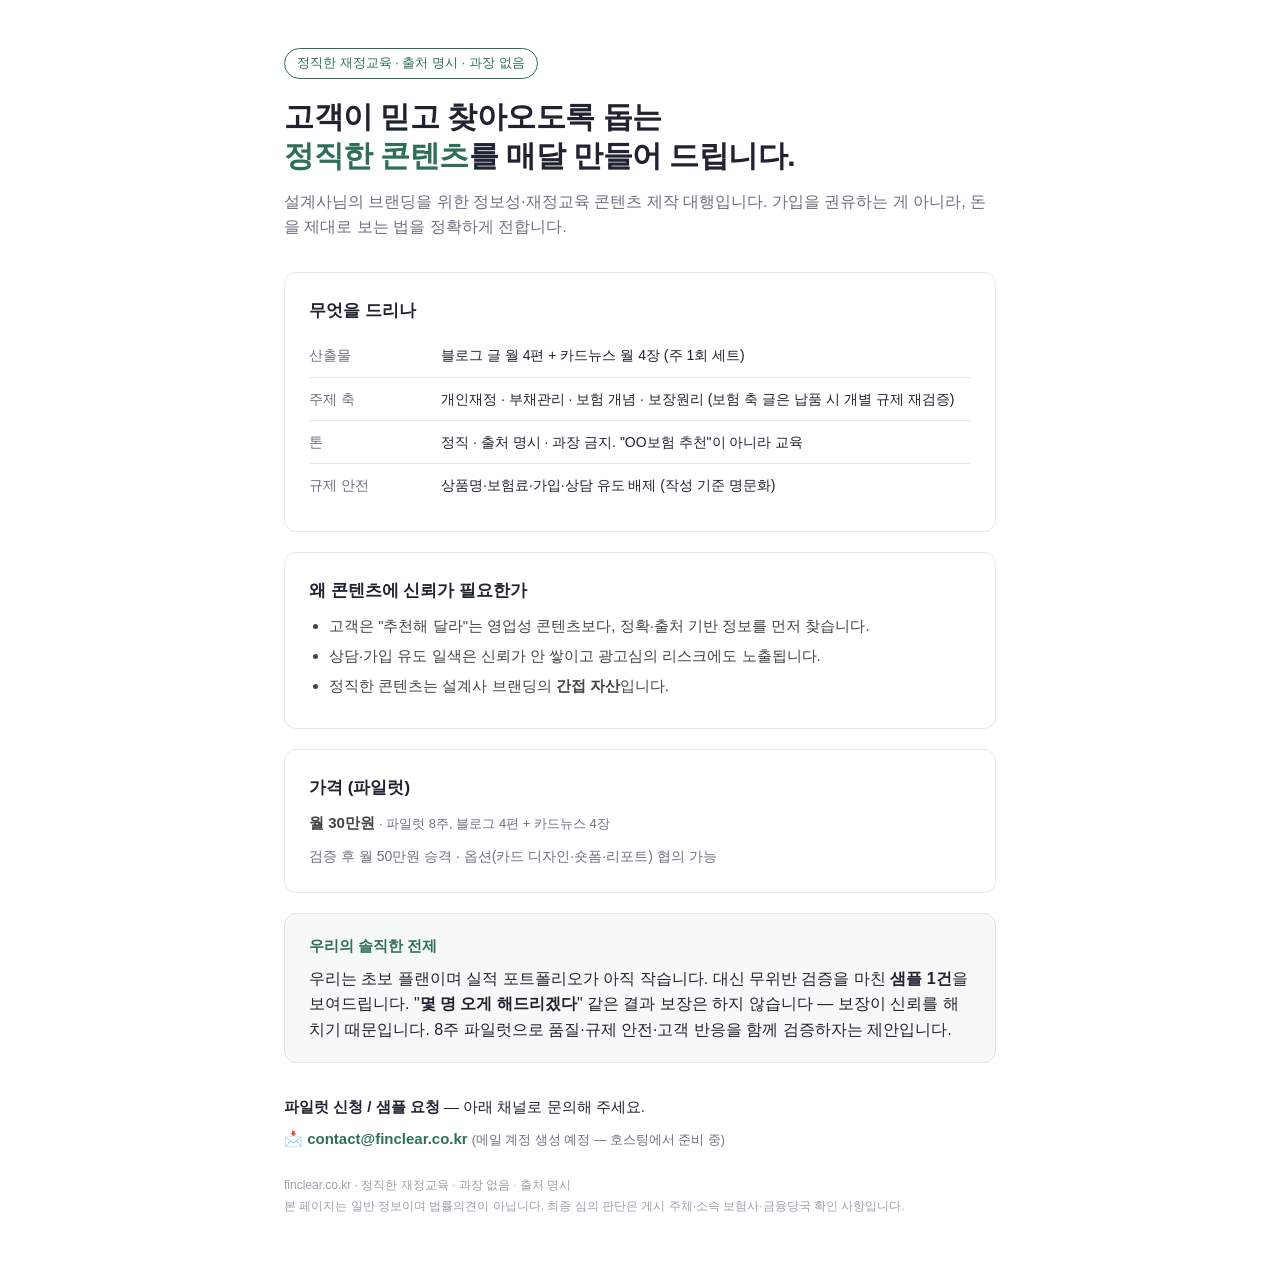
==== index.html @ 1e63fa5c "finclear.co.kr landing - initial deploy" ====
<!DOCTYPE html>
<html lang="ko">
<head>
<meta charset="UTF-8">
<meta name="viewport" content="width=device-width, initial-scale=1.0">
<title>finclear.co.kr — 정직한 재정교육 콘텐츠 대행 (신뢰를 만드는 콘텐츠)</title>
<style>
  :root{--ink:#1f2430;--mut:#6b7280;--acc:#2f6f54;--line:#e5e7eb;--bg:#fff;}
  *{margin:0;padding:0;box-sizing:border-box;}
  body{font-family:-apple-system,"Apple SD Gothic Neo","Noto Sans KR","Malgun Gothic",sans-serif;color:var(--ink);background:var(--bg);line-height:1.6;}
  .wrap{max-width:760px;margin:0 auto;padding:48px 24px 64px;}
  .tag{display:inline-block;font-size:13px;color:var(--acc);border:1px solid var(--acc);border-radius:999px;padding:4px 12px;margin-bottom:18px;}
  h1{font-size:30px;line-height:1.3;margin-bottom:14px;letter-spacing:-.5px;}
  h1 em{font-style:normal;color:var(--acc);}
  .sub{font-size:16px;color:var(--mut);margin-bottom:32px;}
  .panel{border:1px solid var(--line);border-radius:12px;padding:24px;margin-bottom:20px;}
  .panel h2{font-size:17px;margin-bottom:10px;}
  .panel p{font-size:15px;color:#444;}
  .row{display:grid;grid-template-columns:120px 1fr;gap:12px;font-size:14px;padding:10px 0;border-bottom:1px solid var(--line);}
  .row:last-child{border-bottom:none;}
  .row dt{color:var(--mut);}
  ul{padding-left:20px;} li{font-size:15px;color:#444;margin:6px 0;}
  .price{font-size:18px;font-weight:600;color:var(--ink);}
  .price small{color:var(--mut);font-weight:400;font-size:13px;}
  .note{font-size:13px;color:var(--mut);margin-top:24px;line-height:1.7;}
  .honest{background:#f6f9f7;border:1px solid #d7e5dc;border-radius:12px;padding:20px 24px;margin-top:8px;}
  .honest h2{font-size:15px;color:var(--acc);margin-bottom:8px;}
  .contact{margin-top:32px;font-size:15px;}
  .contact strong{font-weight:600;}
</style>
</head>
<body>
<div class="wrap">
  <span class="tag">정직한 재정교육 · 출처 명시 · 과장 없음</span>
  <h1>고객이 믿고 찾아오도록 돕는<br><em>정직한 콘텐츠</em>를 매달 만들어 드립니다.</h1>
  <p class="sub">설계사님의 브랜딩을 위한 정보성·재정교육 콘텐츠 제작 대행입니다. 가입을 권유하는 게 아니라, 돈을 제대로 보는 법을 정확하게 전합니다.</p>

  <div class="panel">
    <h2>무엇을 드리나</h2>
    <div class="row"><dt>산출물</dt><dd>블로그 글 월 4편 + 카드뉴스 월 4장 (주 1회 세트)</dd></div>
    <div class="row"><dt>주제 축</dt><dd>개인재정 · 부채관리 · 보험 개념 · 보장원리 (보험 축 글은 납품 시 개별 규제 재검증)</dd></div>
    <div class="row"><dt>톤</dt><dd>정직 · 출처 명시 · 과장 금지. "OO보험 추천"이 아니라 교육</dd></div>
    <div class="row"><dt>규제 안전</dt><dd>상품명·보험료·가입·상담 유도 배제 (작성 기준 명문화)</dd></div>
  </div>

  <div class="panel">
    <h2>왜 콘텐츠에 신뢰가 필요한가</h2>
    <ul>
      <li>고객은 "추천해 달라"는 영업성 콘텐츠보다, 정확·출처 기반 정보를 먼저 찾습니다.</li>
      <li>상담·가입 유도 일색은 신뢰가 안 쌓이고 광고심의 리스크에도 노출됩니다.</li>
      <li>정직한 콘텐츠는 설계사 브랜딩의 <strong>간접 자산</strong>입니다.</li>
    </ul>
  </div>

  <div class="panel">
    <h2>가격 (파일럿)</h2>
    <p class="price">월 30만원 <small>· 파일럿 8주, 블로그 4편 + 카드뉴스 4장</small></p>
    <p style="margin-top:10px;font-size:14px;color:var(--mut);">검증 후 월 50만원 승격 · 옵션(카드 디자인·숏폼·리포트) 협의 가능</p>
  </div>

  <div class="honest">
    <h2>우리의 솔직한 전제</h2>
    <p>우리는 초보 플랜이며 실적 포트폴리오가 아직 작습니다. 대신 무위반 검증을 마친 <strong>샘플 1건</strong>을 보여드립니다. "<strong>몇 명 오게 해드리겠다</strong>" 같은 결과 보장은 하지 않습니다 — 보장이 신뢰를 해치기 때문입니다. 8주 파일럿으로 품질·규제 안전·고객 반응을 함께 검증하자는 제안입니다.</p>
  </div>

  <div class="contact">
    <p><strong>파일럿 신청 / 샘플 요청</strong> — 아래 채널로 문의해 주세요.</p>
    <p style="margin-top:8px;color:var(--acc);font-weight:600;">📩 contact@finclear.co.kr <small style="font-weight:400;color:#6b7280;">(메일 계정 생성 예정 — 호스팅에서 준비 중)</small></p>
  </div>

  <p class="note" style="font-size:12px;color:#9aa0aa;">finclear.co.kr · 정직한 재정교육 · 과장 없음 · 출처 명시<br>본 페이지는 일반 정보이며 법률의견이 아닙니다. 최종 심의 판단은 게시 주체·소속 보험사·금융당국 확인 사항입니다.</p>
</div>
</body>
</html>
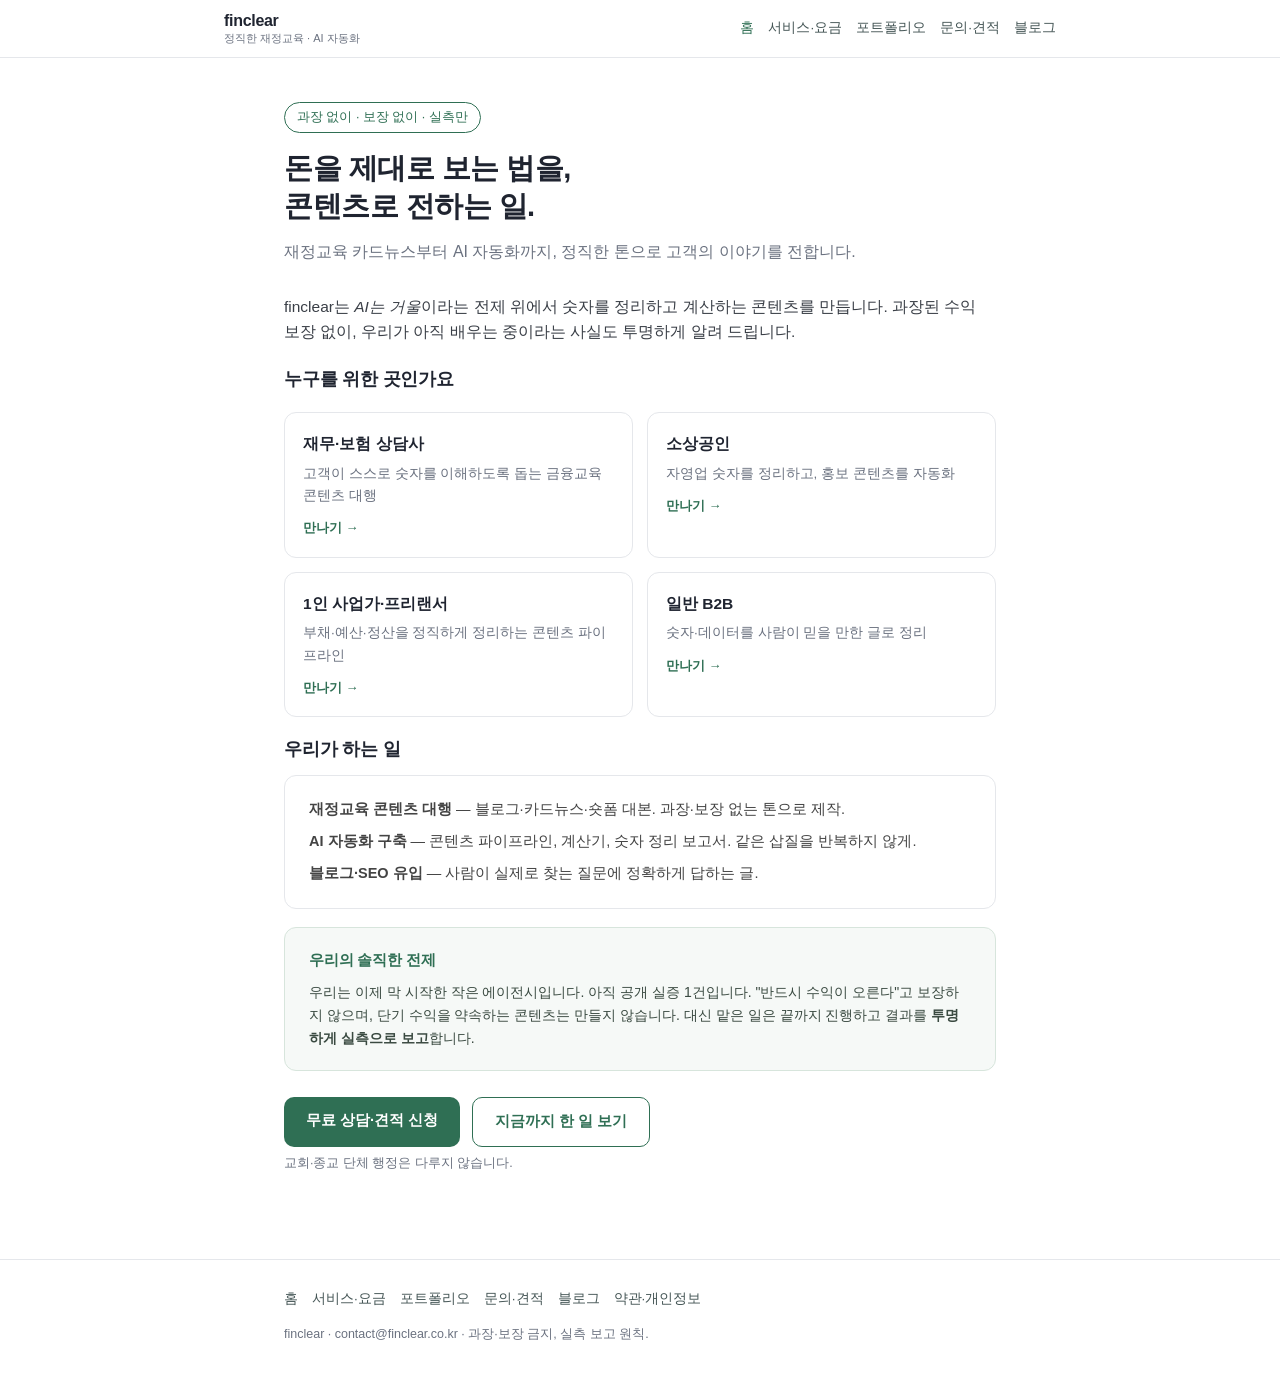
==== commit 6d9a0ede: "Build 10-page site (agency) + for-A/B/C/D landings + contact/blog/legal + robots/sitemap" ====
--- a/index.html
+++ b/index.html
@@ -1,74 +1,60 @@
 <!DOCTYPE html>
 <html lang="ko">
 <head>
-<meta charset="UTF-8">
-<meta name="viewport" content="width=device-width, initial-scale=1.0">
-<title>finclear.co.kr — 정직한 재정교육 콘텐츠 대행 (신뢰를 만드는 콘텐츠)</title>
-<style>
-  :root{--ink:#1f2430;--mut:#6b7280;--acc:#2f6f54;--line:#e5e7eb;--bg:#fff;}
-  *{margin:0;padding:0;box-sizing:border-box;}
-  body{font-family:-apple-system,"Apple SD Gothic Neo","Noto Sans KR","Malgun Gothic",sans-serif;color:var(--ink);background:var(--bg);line-height:1.6;}
-  .wrap{max-width:760px;margin:0 auto;padding:48px 24px 64px;}
-  .tag{display:inline-block;font-size:13px;color:var(--acc);border:1px solid var(--acc);border-radius:999px;padding:4px 12px;margin-bottom:18px;}
-  h1{font-size:30px;line-height:1.3;margin-bottom:14px;letter-spacing:-.5px;}
-  h1 em{font-style:normal;color:var(--acc);}
-  .sub{font-size:16px;color:var(--mut);margin-bottom:32px;}
-  .panel{border:1px solid var(--line);border-radius:12px;padding:24px;margin-bottom:20px;}
-  .panel h2{font-size:17px;margin-bottom:10px;}
-  .panel p{font-size:15px;color:#444;}
-  .row{display:grid;grid-template-columns:120px 1fr;gap:12px;font-size:14px;padding:10px 0;border-bottom:1px solid var(--line);}
-  .row:last-child{border-bottom:none;}
-  .row dt{color:var(--mut);}
-  ul{padding-left:20px;} li{font-size:15px;color:#444;margin:6px 0;}
-  .price{font-size:18px;font-weight:600;color:var(--ink);}
-  .price small{color:var(--mut);font-weight:400;font-size:13px;}
-  .note{font-size:13px;color:var(--mut);margin-top:24px;line-height:1.7;}
-  .honest{background:#f6f9f7;border:1px solid #d7e5dc;border-radius:12px;padding:20px 24px;margin-top:8px;}
-  .honest h2{font-size:15px;color:var(--acc);margin-bottom:8px;}
-  .contact{margin-top:32px;font-size:15px;}
-  .contact strong{font-weight:600;}
-</style>
+<meta charset="utf-8">
+<meta name="viewport" content="width=device-width, initial-scale=1">
+<title>finclear — 정직한 재정교육·AI 자동화 콘텐츠 에이전시</title>
+<meta name="description" content="과장 없는 재정교육 콘텐츠와 AI 자동화로, 돈을 제대로 보는 법을 전하는 작은 에이전시입니다.">
+<link rel="stylesheet" href="/assets/style.css">
 </head>
 <body>
+<header class="site"><div class="site-inner">
+<a class="brand" href="/">finclear<small>정직한 재정교육 · AI 자동화</small></a>
+<nav class="main">
+<a href="/" class="on">홈</a>
+<a href="/services/">서비스·요금</a>
+<a href="/work/">포트폴리오</a>
+<a href="/contact/">문의·견적</a>
+<a href="/blog/">블로그</a>
+</nav>
+</div></header>
+
 <div class="wrap">
-  <span class="tag">정직한 재정교육 · 출처 명시 · 과장 없음</span>
-  <h1>고객이 믿고 찾아오도록 돕는<br><em>정직한 콘텐츠</em>를 매달 만들어 드립니다.</h1>
-  <p class="sub">설계사님의 브랜딩을 위한 정보성·재정교육 콘텐츠 제작 대행입니다. 가입을 권유하는 게 아니라, 돈을 제대로 보는 법을 정확하게 전합니다.</p>
+<span class="hero-tag">과장 없이 · 보장 없이 · 실측만</span>
+<h1>돈을 제대로 보는 법을,<br>콘텐츠로 전하는 일.</h1>
+<p class="sub">재정교육 카드뉴스부터 AI 자동화까지, 정직한 톤으로 고객의 이야기를 전합니다.</p>
+<p class="lead">finclear는 <em>AI는 거울</em>이라는 전제 위에서 숫자를 정리하고 계산하는 콘텐츠를 만듭니다. 과장된 수익 보장 없이, 우리가 아직 배우는 중이라는 사실도 투명하게 알려 드립니다.</p>
 
-  <div class="panel">
-    <h2>무엇을 드리나</h2>
-    <div class="row"><dt>산출물</dt><dd>블로그 글 월 4편 + 카드뉴스 월 4장 (주 1회 세트)</dd></div>
-    <div class="row"><dt>주제 축</dt><dd>개인재정 · 부채관리 · 보험 개념 · 보장원리 (보험 축 글은 납품 시 개별 규제 재검증)</dd></div>
-    <div class="row"><dt>톤</dt><dd>정직 · 출처 명시 · 과장 금지. "OO보험 추천"이 아니라 교육</dd></div>
-    <div class="row"><dt>규제 안전</dt><dd>상품명·보험료·가입·상담 유도 배제 (작성 기준 명문화)</dd></div>
-  </div>
+<h2>누구를 위한 곳인가요</h2>
+<div class="grid">
+<a class="card" href="/for-financial/"><h3>재무·보험 상담사</h3><p>고객이 스스로 숫자를 이해하도록 돕는 금융교육 콘텐츠 대행</p><span class="go">만나기 →</span></a>
+<a class="card" href="/for-small-business/"><h3>소상공인</h3><p>자영업 숫자를 정리하고, 홍보 콘텐츠를 자동화</p><span class="go">만나기 →</span></a>
+<a class="card" href="/for-solo/"><h3>1인 사업가·프리랜서</h3><p>부채·예산·정산을 정직하게 정리하는 콘텐츠 파이프라인</p><span class="go">만나기 →</span></a>
+<a class="card" href="/for-b2b/"><h3>일반 B2B</h3><p>숫자·데이터를 사람이 믿을 만한 글로 정리</p><span class="go">만나기 →</span></a>
+</div>
 
-  <div class="panel">
-    <h2>왜 콘텐츠에 신뢰가 필요한가</h2>
-    <ul>
-      <li>고객은 "추천해 달라"는 영업성 콘텐츠보다, 정확·출처 기반 정보를 먼저 찾습니다.</li>
-      <li>상담·가입 유도 일색은 신뢰가 안 쌓이고 광고심의 리스크에도 노출됩니다.</li>
-      <li>정직한 콘텐츠는 설계사 브랜딩의 <strong>간접 자산</strong>입니다.</li>
-    </ul>
-  </div>
+<h2>우리가 하는 일</h2>
+<div class="panel">
+<p><strong>재정교육 콘텐츠 대행</strong> — 블로그·카드뉴스·숏폼 대본. 과장·보장 없는 톤으로 제작.</p>
+<p><strong>AI 자동화 구축</strong> — 콘텐츠 파이프라인, 계산기, 숫자 정리 보고서. 같은 삽질을 반복하지 않게.</p>
+<p><strong>블로그·SEO 유입</strong> — 사람이 실제로 찾는 질문에 정확하게 답하는 글.</p>
+</div>
 
-  <div class="panel">
-    <h2>가격 (파일럿)</h2>
-    <p class="price">월 30만원 <small>· 파일럿 8주, 블로그 4편 + 카드뉴스 4장</small></p>
-    <p style="margin-top:10px;font-size:14px;color:var(--mut);">검증 후 월 50만원 승격 · 옵션(카드 디자인·숏폼·리포트) 협의 가능</p>
-  </div>
+<div class="honest">
+<h2>우리의 솔직한 전제</h2>
+<p>우리는 이제 막 시작한 작은 에이전시입니다. 아직 공개 실증 1건입니다. "반드시 수익이 오른다"고 보장하지 않으며, 단기 수익을 약속하는 콘텐츠는 만들지 않습니다. 대신 맡은 일은 끝까지 진행하고 결과를 <strong>투명하게 실측으로 보고</strong>합니다.</p>
+</div>
 
-  <div class="honest">
-    <h2>우리의 솔직한 전제</h2>
-    <p>우리는 초보 플랜이며 실적 포트폴리오가 아직 작습니다. 대신 무위반 검증을 마친 <strong>샘플 1건</strong>을 보여드립니다. "<strong>몇 명 오게 해드리겠다</strong>" 같은 결과 보장은 하지 않습니다 — 보장이 신뢰를 해치기 때문입니다. 8주 파일럿으로 품질·규제 안전·고객 반응을 함께 검증하자는 제안입니다.</p>
-  </div>
+<div class="cta">
+<a class="btn" href="/contact/">무료 상담·견적 신청</a>
+<a class="btn ghost" href="/work/">지금까지 한 일 보기</a>
+</div>
+<p class="note">교회·종교 단체 행정은 다루지 않습니다.</p>
+</div>
 
-  <div class="contact">
-    <p><strong>파일럿 신청 / 샘플 요청</strong> — 아래 채널로 문의해 주세요.</p>
-    <p style="margin-top:8px;color:var(--acc);font-weight:600;">📩 contact@finclear.co.kr <small style="font-weight:400;color:#6b7280;">(메일 계정 생성 예정 — 호스팅에서 준비 중)</small></p>
-  </div>
-
-  <p class="note" style="font-size:12px;color:#9aa0aa;">finclear.co.kr · 정직한 재정교육 · 과장 없음 · 출처 명시<br>본 페이지는 일반 정보이며 법률의견이 아닙니다. 최종 심의 판단은 게시 주체·소속 보험사·금융당국 확인 사항입니다.</p>
-</div>
+<footer class="site"><div class="wrap">
+<nav class="main"><a href="/">홈</a> <a href="/services/">서비스·요금</a> <a href="/work/">포트폴리오</a> <a href="/contact/">문의·견적</a> <a href="/blog/">블로그</a> <a href="/legal/">약관·개인정보</a></nav>
+<p class="note" style="margin-top:14px">finclear · contact@finclear.co.kr · 과장·보장 금지, 실측 보고 원칙.</p>
+</div></footer>
 </body>
-</html>
+</html>
--- a/assets/style.css
+++ b/assets/style.css
@@ -0,0 +1,71 @@
+:root{--ink:#1f2430;--mut:#6b7280;--acc:#2f6f54;--acc2:#d7e5dc;--line:#e5e7eb;--bg:#fff;--soft:#f6f9f7;}
+*{margin:0;padding:0;box-sizing:border-box;}
+body{font-family:-apple-system,"Apple SD Gothic Neo","Noto Sans KR","Malgun Gothic",sans-serif;color:var(--ink);background:var(--bg);line-height:1.65;-webkit-font-smoothing:antialiased;}
+a{color:var(--acc);text-decoration:none;}
+a:hover{text-decoration:underline;}
+img{max-width:100%;}
+header.site{position:sticky;top:0;background:rgba(255,255,255,.94);backdrop-filter:blur(6px);border-bottom:1px solid var(--line);z-index:20;}
+.site-inner{max-width:880px;margin:0 auto;padding:12px 24px;display:flex;align-items:center;justify-content:space-between;gap:14px;flex-wrap:wrap;}
+.brand{font-weight:700;letter-spacing:-.3px;color:var(--ink);font-size:16px;line-height:1.15;}
+.brand:hover{text-decoration:none;}
+.brand small{display:block;font-weight:400;color:var(--mut);font-size:11px;letter-spacing:0;margin-top:2px;}
+nav.main{display:flex;gap:14px;flex-wrap:wrap;font-size:13.5px;}
+nav.main a{color:#455;font-weight:500;}
+nav.main a:hover{color:var(--acc);text-decoration:none;}
+nav.main a.on{color:var(--acc);}
+.wrap{max-width:760px;margin:0 auto;padding:44px 24px 64px;}
+.hero-tag{display:inline-block;font-size:12.5px;color:var(--acc);border:1px solid var(--acc);border-radius:999px;padding:4px 12px;margin-bottom:16px;}
+h1{font-size:29px;line-height:1.32;margin-bottom:14px;letter-spacing:-.5px;}
+h1 em{font-style:normal;color:var(--acc);}
+h2{font-size:18px;margin-bottom:10px;letter-spacing:-.2px;}
+h3{font-size:15px;margin-bottom:6px;}
+.sub{font-size:16px;color:var(--mut);margin-bottom:28px;}
+.lead{font-size:15.5px;color:#3a3f47;margin-bottom:20px;}
+.panel{border:1px solid var(--line);border-radius:12px;padding:22px 24px;margin-bottom:18px;}
+.panel p{font-size:14.5px;color:#444;}
+.panel p+p{margin-top:8px;}
+ul{padding-left:20px;} li{font-size:14.5px;color:#444;margin:6px 0;}
+ul.clean{list-style:none;padding-left:0;}
+ul.clean li{padding-left:22px;position:relative;}
+ul.clean li:before{content:"✔";position:absolute;left:0;color:var(--acc);font-size:13px;}
+.grid{display:grid;grid-template-columns:1fr 1fr;gap:14px;margin:18px 0;}
+@media(max-width:600px){.grid{grid-template-columns:1fr;}}
+.card{border:1px solid var(--line);border-radius:12px;padding:18px 18px 16px;transition:.15s;display:block;}
+.card:hover{border-color:var(--acc);text-decoration:none;box-shadow:0 4px 16px rgba(47,111,84,.08);}
+.card h3{color:var(--ink);font-size:15.5px;}
+.card p{font-size:13.5px;color:var(--mut);margin-top:4px;}
+.card .go{font-size:13px;color:var(--acc);margin-top:10px;display:inline-block;font-weight:600;}
+.row{display:grid;grid-template-columns:120px 1fr;gap:12px;font-size:14px;padding:11px 0;border-bottom:1px solid var(--line);}
+.row:last-child{border-bottom:none;}
+.row dt{color:var(--mut);}
+.price{font-size:19px;font-weight:600;color:var(--ink);}
+.price small{color:var(--mut);font-weight:400;font-size:13px;}
+.honest{background:var(--soft);border:1px solid var(--acc2);border-radius:12px;padding:20px 24px;margin:18px 0;}
+.honest h2{font-size:15px;color:var(--acc);margin-bottom:8px;}
+.honest p{font-size:14px;color:#3a4a41;}
+.cta{margin:26px 0 6px;display:flex;gap:12px;flex-wrap:wrap;}
+.btn{display:inline-block;background:var(--acc);color:#fff;font-weight:600;font-size:14.5px;padding:12px 22px;border-radius:10px;border:none;cursor:pointer;}
+.btn:hover{text-decoration:none;opacity:.92;}
+.btn.ghost{background:#fff;color:var(--acc);border:1px solid var(--acc);}
+.btn.ghost:hover{background:var(--soft);}
+form.inq{display:grid;gap:14px;margin-top:8px;}
+.field{display:grid;gap:6px;}
+.field label{font-size:13.5px;color:#455;font-weight:600;}
+.field input,.field select,.field textarea{font:inherit;font-size:14px;padding:10px 12px;border:1px solid var(--line);border-radius:9px;background:#fff;color:var(--ink);}
+.field textarea{min-height:96px;resize:vertical;}
+.field input:focus,.field select:focus,.field textarea:focus{outline:2px solid var(--acc2);border-color:var(--acc);}
+.consent{display:flex;gap:8px;align-items:flex-start;font-size:13px;color:var(--mut);}
+.consent input{margin-top:3px;}
+.note{font-size:12.5px;color:var(--mut);line-height:1.75;}
+footer.site{border-top:1px solid var(--line);margin-top:20px;}
+footer.site .wrap{padding-top:28px;padding-bottom:40px;}
+footer.site a{color:#455;}
+footer.site a:hover{color:var(--acc);}
+.crumb{font-size:13px;color:var(--mut);margin-bottom:16px;}
+.crumb a{color:var(--mut);}
+.article{border-bottom:1px solid var(--line);padding:18px 0;}
+.article:last-child{border-bottom:none;}
+.article h3{font-size:16px;}
+.article .meta{font-size:12.5px;color:var(--mut);margin-top:4px;}
+.article p{font-size:14px;color:#444;margin-top:6px;}
+.badge{display:inline-block;font-size:11.5px;color:var(--acc);background:var(--soft);border:1px solid var(--acc2);border-radius:6px;padding:2px 8px;margin-right:6px;}
